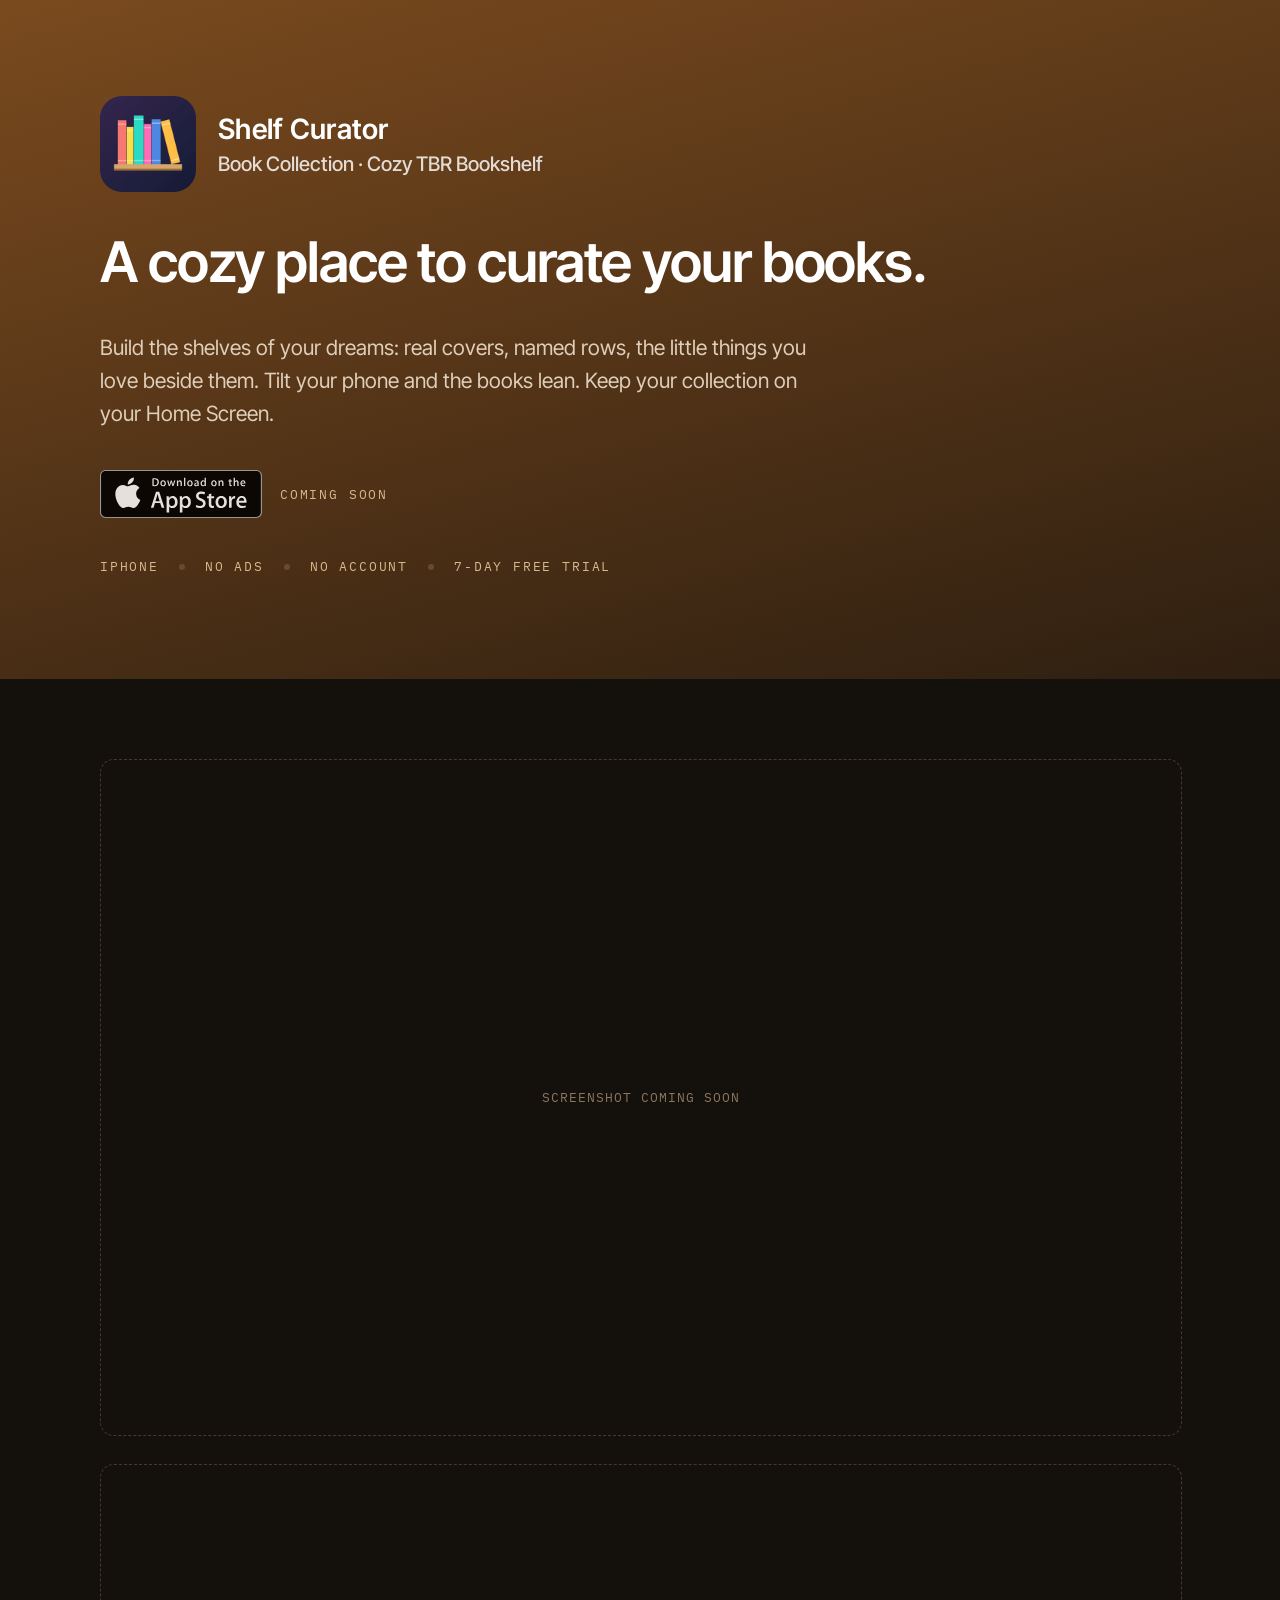
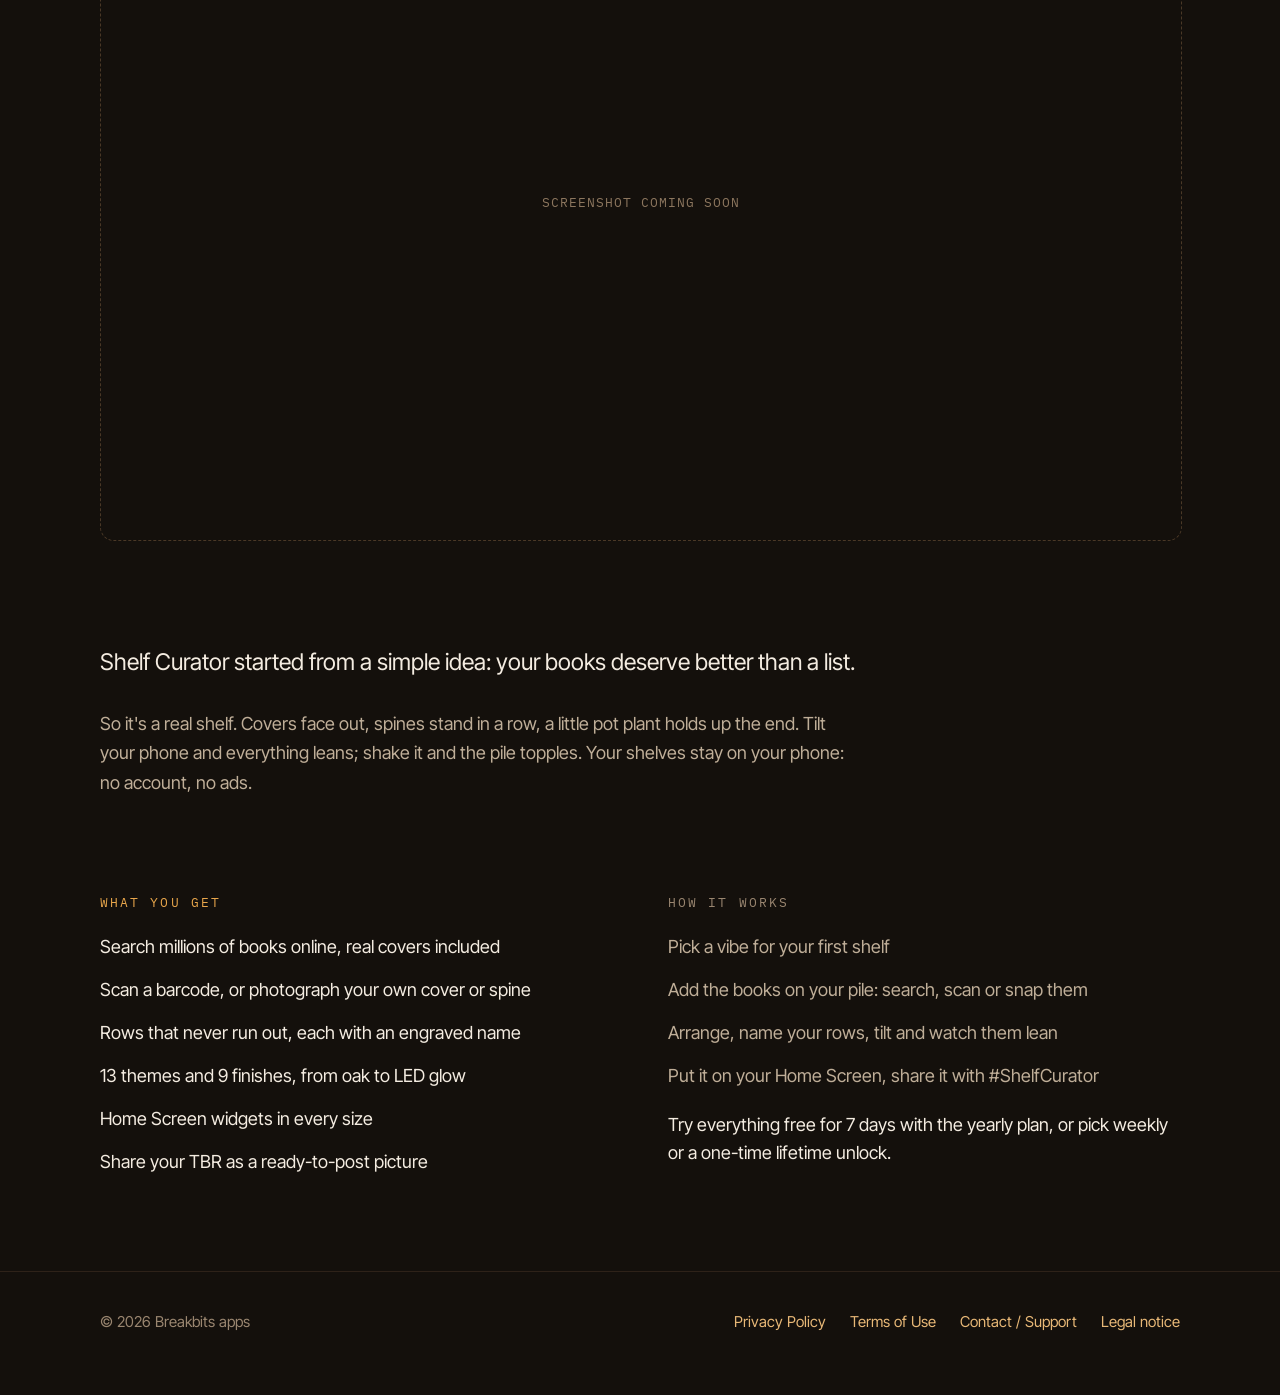
==== index.html @ 27af1997 "Shelf Curator site" ====
<!DOCTYPE html>
<html lang="en">
<head>
<meta charset="utf-8">
<meta name="viewport" content="width=device-width, initial-scale=1">
<title>Shelf Curator: Book Collection — a cozy TBR bookshelf you curate</title>
<meta name="description" content="Shelf Curator: a cozy bookshelf to curate your book collection and TBR. Real covers, named rows, books that lean, slide and tumble when you tilt your phone. Add any book by search, barcode or photo, name your rows, put your shelf on your Home Screen.">
<link rel="icon" href="assets/icon.png">
<link rel="apple-touch-icon" href="assets/icon.png">
<link rel="preconnect" href="https://fonts.googleapis.com">
<link rel="preconnect" href="https://fonts.gstatic.com" crossorigin>
<link href="https://fonts.googleapis.com/css2?family=Inter+Tight:wght@400;500;600;700&family=IBM+Plex+Mono:wght@500&display=swap" rel="stylesheet">
<style>
html { scroll-behavior: smooth; }
body { margin: 0; background: #14100C; }
a { color: #E8B877; text-decoration: none; }
a:hover { color: #FFFFFF; }
.cta:hover { background: #FFCC70 !important; }
img { max-width: 100%; }
[hidden] { display: none !important; }
@media (max-width: 640px) {
  header { padding: 64px 20px 72px !important; }
  section { padding-left: 20px !important; padding-right: 20px !important; }
  h1.hero { font-size: 38px !important; }
}
</style>
</head>
<body>
<div style="font-family:'Inter Tight', Helvetica, Arial, sans-serif; color:#F4ECE1; background:#14100C; -webkit-font-smoothing:antialiased">

<!-- ===================== HOME / MARKETING PAGE ===================== -->
<div id="page-home">

  <header style="background:linear-gradient(165deg, #7A4A1E 0%, #14100C 135%); padding:96px 32px 104px">
    <div style="max-width:1080px; margin:0 auto; display:flex; flex-direction:column; gap:40px">
      <div style="display:flex; align-items:center; gap:22px">
        <img src="assets/icon.png" alt="Shelf Curator app icon" style="width:96px; height:96px; display:block; border-radius:22px">
        <div style="display:flex; flex-direction:column; gap:6px">
          <div style="font-size:28px; font-weight:600; letter-spacing:0.01em; color:#FFFFFF">Shelf Curator</div>
          <div style="font-size:20px; font-weight:500; color:#FFFFFF; opacity:0.82">Book Collection · Cozy TBR Bookshelf</div>
        </div>
      </div>
      <h1 class="hero" style="margin:0; max-width:900px; font-size:56px; line-height:1.08; font-weight:600; letter-spacing:-0.02em; color:#FFFFFF; text-wrap:pretty">A cozy place to curate your books.</h1>
      <p style="margin:0; max-width:720px; font-size:21px; line-height:1.55; color:#EADBC8; opacity:0.92">Build the shelves of your dreams: real covers, named rows, the little things you love beside them. Tilt your phone and the books lean. Keep your collection on your Home Screen.</p>
      <div style="display:flex; flex-wrap:wrap; align-items:center; gap:18px">
        <!-- Replace with the App Store link once the app is live. -->
        <div aria-disabled="true" style="display:inline-flex; align-items:center; justify-content:center; cursor:not-allowed; opacity:0.85">
          <img src="assets/app-store-badge.svg" alt="Download on the App Store" style="height:48px; width:auto; display:block">
        </div>
        <div style="font-family:'IBM Plex Mono', ui-monospace, monospace; font-size:13px; letter-spacing:0.14em; color:#D9B88C">COMING SOON</div>
      </div>
      <div style="display:flex; flex-wrap:wrap; align-items:center; gap:20px; font-family:'IBM Plex Mono', ui-monospace, monospace; font-size:13px; letter-spacing:0.14em; color:#D9B88C">
        <div>IPHONE</div>
        <div style="width:6px; height:6px; border-radius:50%; background:#6B4A2C"></div>
        <div>NO ADS</div>
        <div style="width:6px; height:6px; border-radius:50%; background:#6B4A2C"></div>
        <div>NO ACCOUNT</div>
        <div style="width:6px; height:6px; border-radius:50%; background:#6B4A2C"></div>
        <div>7-DAY FREE TRIAL</div>
      </div>
    </div>
  </header>

  <section style="padding:80px 32px; background:#14100C">
    <div style="max-width:1080px; margin:0 auto; display:flex; flex-direction:column; gap:28px">
      <div style="width:100%; aspect-ratio:16/10; border-radius:14px; border:1px dashed #4A3826; display:flex; align-items:center; justify-content:center; color:#8C765E; font-family:'IBM Plex Mono', ui-monospace, monospace; font-size:13px; letter-spacing:0.08em">SCREENSHOT COMING SOON</div>
      <div style="width:100%; aspect-ratio:16/10; border-radius:14px; border:1px dashed #4A3826; display:flex; align-items:center; justify-content:center; color:#8C765E; font-family:'IBM Plex Mono', ui-monospace, monospace; font-size:13px; letter-spacing:0.08em">SCREENSHOT COMING SOON</div>
    </div>
  </section>

  <section style="padding:24px 32px 96px; background:#14100C">
    <div style="max-width:1080px; margin:0 auto; display:flex; flex-direction:column; gap:28px">
      <p style="margin:0; max-width:760px; font-size:23px; line-height:1.55; color:#F4ECE1">Shelf Curator started from a simple idea: your books deserve better than a list.</p>
      <p style="margin:0; max-width:760px; font-size:18px; line-height:1.65; color:#BFAE98">So it's a real shelf. Covers face out, spines stand in a row, a little pot plant holds up the end. Tilt your phone and everything leans; shake it and the pile topples. Your shelves stay on your phone: no account, no ads.</p>
    </div>
  </section>

  <section style="padding:0 32px 96px; background:#14100C">
    <div style="max-width:1080px; margin:0 auto; display:grid; grid-template-columns:repeat(auto-fit, minmax(300px, 1fr)); gap:56px">
      <div style="display:flex; flex-direction:column; gap:22px">
        <div style="font-family:'IBM Plex Mono', ui-monospace, monospace; font-size:13px; letter-spacing:0.16em; color:#E8A64B">WHAT YOU GET</div>
        <ul style="margin:0; padding:0; list-style:none; display:flex; flex-direction:column; gap:16px; font-size:18px; line-height:1.5; color:#F4ECE1">
          <li>Search millions of books online, real covers included</li>
          <li>Scan a barcode, or photograph your own cover or spine</li>
          <li>Rows that never run out, each with an engraved name</li>
          <li>13 themes and 9 finishes, from oak to LED glow</li>
          <li>Home Screen widgets in every size</li>
          <li>Share your TBR as a ready-to-post picture</li>
        </ul>
      </div>
      <div style="display:flex; flex-direction:column; gap:22px">
        <div style="font-family:'IBM Plex Mono', ui-monospace, monospace; font-size:13px; letter-spacing:0.16em; color:#9A8670">HOW IT WORKS</div>
        <ul style="margin:0; padding:0; list-style:none; display:flex; flex-direction:column; gap:16px; font-size:18px; line-height:1.5; color:#BFAE98">
          <li>Pick a vibe for your first shelf</li>
          <li>Add the books on your pile: search, scan or snap them</li>
          <li>Arrange, name your rows, tilt and watch them lean</li>
          <li>Put it on your Home Screen, share it with #ShelfCurator</li>
        </ul>
        <p style="margin:0; font-size:18px; line-height:1.55; color:#F4ECE1">Try everything free for 7 days with the yearly plan, or pick weekly or a one-time lifetime unlock.</p>
      </div>
    </div>
  </section>

  <footer style="padding:40px 32px 64px; background:#14100C; border-top:1px solid #2E2219">
    <div style="max-width:1080px; margin:0 auto; display:flex; flex-wrap:wrap; gap:28px; align-items:center; justify-content:space-between; font-size:15px; color:#9A8670">
      <div>© 2026 Breakbits apps</div>
      <div style="display:flex; gap:24px; flex-wrap:wrap">
        <a href="#privacy">Privacy Policy</a>
        <a href="#terms">Terms of Use</a>
        <a href="#support">Contact / Support</a>
        <a href="#legal">Legal notice</a>
      </div>
    </div>
  </footer>

</div>

<!-- ===================== LEGAL PAGES (JS-toggled) ===================== -->

<div id="page-privacy" class="legal-page" hidden>
  <div style="max-width:760px; margin:0 auto; padding:64px 32px 96px; display:flex; flex-direction:column; gap:24px">
    <a href="#home" style="align-self:flex-start; font-family:'IBM Plex Mono', ui-monospace, monospace; font-size:13px; letter-spacing:0.08em; color:#D9B88C">← BACK TO HOME</a>
    <h1 style="margin:0; font-size:34px; font-weight:600; letter-spacing:-0.02em; color:#FFFFFF">Privacy Policy</h1>
    <p style="margin:0; font-family:'IBM Plex Mono', ui-monospace, monospace; font-size:13px; letter-spacing:0.1em; color:#9A8670">LAST UPDATED: OCTOBER 28, 2026</p>

    <p style="margin:0; font-size:17px; line-height:1.65; color:#D6C8B6">Short version: Shelf Curator has no accounts, no ads, no analytics and no tracking. Your shelves stay on your iPhone. The only things that leave it are the book searches you make (sent to public book databases) and your purchases (handled by Apple).</p>

    <h2 style="margin:24px 0 0; font-size:20px; font-weight:600; color:#FFFFFF">Data stored on your device</h2>
    <p style="margin:0; font-size:17px; line-height:1.65; color:#D6C8B6">Shelf Curator works without an account or sign-up. Your shelves, books, row names, decorations, the photos you add (cover, spine and frame photos), the optional first name you enter during the intro, and your settings are stored only on your iPhone, inside the app and its Home Screen widget. The publisher has no access to them. Deleting the app, or using <em>Settings › Delete all my data</em> in the app, removes them.</p>

    <h2 style="margin:24px 0 0; font-size:20px; font-weight:600; color:#FFFFFF">Camera and photos</h2>
    <p style="margin:0; font-size:17px; line-height:1.65; color:#D6C8B6">The camera is used only when you choose to photograph a book or scan a barcode. Images are processed on your device (Apple's Vision and VisionKit frameworks) to find edges, text and barcodes, and are never uploaded by the app. Photos from your library are read only through Apple's photo picker, one at a time, when you pick them.</p>

    <h2 style="margin:24px 0 0; font-size:20px; font-weight:600; color:#FFFFFF">Book search and covers</h2>
    <p style="margin:0; font-size:17px; line-height:1.65; color:#D6C8B6">To find titles, authors and covers, the app sends what you search for (an ISBN, a title or an author, or text read from a spine) over an encrypted connection to <a href="https://openlibrary.org">Open Library</a> (Internet Archive) and <a href="https://books.google.com">Google Books</a>, and downloads covers from Open Library. Like any website, these services receive your request and your IP address; their own privacy policies apply. The publisher does not receive or store these requests.</p>

    <h2 style="margin:24px 0 0; font-size:20px; font-weight:600; color:#FFFFFF">Subscriptions and purchases</h2>
    <p style="margin:0; font-size:17px; line-height:1.65; color:#D6C8B6">Subscriptions, the free trial and the lifetime purchase are processed entirely by Apple through your Apple Account. The publisher never receives your name, email or payment details. The app asks Apple, on your device, whether you have an active subscription or purchase. Apple's <a href="https://www.apple.com/legal/privacy/">privacy policy</a> applies to payments.</p>

    <h2 style="margin:24px 0 0; font-size:20px; font-weight:600; color:#FFFFFF">Notifications</h2>
    <p style="margin:0; font-size:17px; line-height:1.65; color:#D6C8B6">If you start a free trial and allow notifications, the app schedules one local reminder on your device two days before the trial ends. It is created on your iPhone; nothing is sent to us.</p>

    <h2 style="margin:24px 0 0; font-size:20px; font-weight:600; color:#FFFFFF">Sharing your shelf</h2>
    <p style="margin:0; font-size:17px; line-height:1.65; color:#D6C8B6">The share picture is drawn on your device. It only goes where you send it, through the iOS share sheet; the publisher doesn't receive it.</p>

    <h2 style="margin:24px 0 0; font-size:20px; font-weight:600; color:#FFFFFF">No ads, no analytics, no tracking</h2>
    <p style="margin:0; font-size:17px; line-height:1.65; color:#D6C8B6">The app contains no advertising, no third-party analytics and no tracking code. It does not use the advertising identifier and does not track you across other companies' apps or websites. No personal data is sold, rented or shared.</p>

    <h2 style="margin:24px 0 0; font-size:20px; font-weight:600; color:#FFFFFF">Children</h2>
    <p style="margin:0; font-size:17px; line-height:1.65; color:#D6C8B6">The app does not knowingly collect personal information from anyone, including children.</p>

    <h2 style="margin:24px 0 0; font-size:20px; font-weight:600; color:#FFFFFF">Your rights</h2>
    <p style="margin:0; font-size:17px; line-height:1.65; color:#D6C8B6">Under the General Data Protection Regulation (GDPR) and similar laws, you have the right to access, correct, delete and object to the processing of your personal data. Because the publisher doesn't collect or store personal data, everything is already under your control on your device. For any question or request, write to <a href="mailto:breakbits.apps@gmail.com">breakbits.apps@gmail.com</a>. You may also lodge a complaint with your data protection authority (in France, the <a href="https://www.cnil.fr">CNIL</a>).</p>

    <h2 style="margin:24px 0 0; font-size:20px; font-weight:600; color:#FFFFFF">Data controller</h2>
    <p style="margin:0; font-size:17px; line-height:1.65; color:#D6C8B6">Aurelien Lemesre (Breakbits apps), 362 ter rue de Vaugirard, 75015 Paris, France — <a href="mailto:breakbits.apps@gmail.com">breakbits.apps@gmail.com</a></p>

    <h2 style="margin:24px 0 0; font-size:20px; font-weight:600; color:#FFFFFF">Changes</h2>
    <p style="margin:0; font-size:17px; line-height:1.65; color:#D6C8B6">This policy may be updated. The date of the last update is shown at the top of this page.</p>
  </div>
</div>

<div id="page-terms" class="legal-page" hidden>
  <div style="max-width:760px; margin:0 auto; padding:64px 32px 96px; display:flex; flex-direction:column; gap:24px">
    <a href="#home" style="align-self:flex-start; font-family:'IBM Plex Mono', ui-monospace, monospace; font-size:13px; letter-spacing:0.08em; color:#D9B88C">← BACK TO HOME</a>
    <h1 style="margin:0; font-size:34px; font-weight:600; letter-spacing:-0.02em; color:#FFFFFF">Terms of Use</h1>
    <p style="margin:0; font-family:'IBM Plex Mono', ui-monospace, monospace; font-size:13px; letter-spacing:0.1em; color:#9A8670">LAST UPDATED: OCTOBER 28, 2026</p>

    <h2 style="margin:24px 0 0; font-size:20px; font-weight:600; color:#FFFFFF">License agreement</h2>
    <p style="margin:0; font-size:17px; line-height:1.65; color:#D6C8B6">Shelf Curator is licensed to you under Apple's <a href="https://www.apple.com/legal/internet-services/itunes/dev/stdeula/">Standard Licensed Application End User License Agreement (EULA)</a>. The terms below add details specific to this app; if they conflict with the EULA, the EULA prevails.</p>

    <h2 style="margin:24px 0 0; font-size:20px; font-weight:600; color:#FFFFFF">Subscriptions and free trial</h2>
    <p style="margin:0; font-size:17px; line-height:1.65; color:#D6C8B6">Using the app requires an active subscription (yearly or weekly) or the one-time lifetime purchase. Prices are shown in the app before you buy, in your local currency.</p>
    <ul style="margin:0; padding-left:22px; font-size:17px; line-height:1.65; color:#D6C8B6">
      <li>The yearly plan may include a 7-day free trial for new subscribers. When the trial ends, the yearly price is charged unless you cancel at least 24 hours before the end of the trial.</li>
      <li>Payment is charged to your Apple Account at confirmation of purchase (or at the end of the free trial).</li>
      <li>Subscriptions renew automatically at the same price and for the same period unless cancelled at least 24 hours before the end of the current period. Your account is charged for renewal within 24 hours before the end of the period.</li>
      <li>You can manage or cancel a subscription in iPhone Settings › your name › Subscriptions, or from the app's Settings › Manage subscription. Cancelling stops the next renewal; access continues until the end of the period already paid.</li>
      <li>The lifetime purchase is a one-time payment and never renews.</li>
      <li>Refunds are handled by Apple under its terms: <a href="https://reportaproblem.apple.com">reportaproblem.apple.com</a>.</li>
    </ul>

    <h2 style="margin:24px 0 0; font-size:20px; font-weight:600; color:#FFFFFF">Book information and covers</h2>
    <p style="margin:0; font-size:17px; line-height:1.65; color:#D6C8B6">Book titles, authors and covers come from Open Library and Google Books and belong to their respective publishers and authors. They are shown only to help you recognise your books. The publisher of Shelf Curator is not affiliated with these services, publishers or authors.</p>

    <h2 style="margin:24px 0 0; font-size:20px; font-weight:600; color:#FFFFFF">Acceptable use</h2>
    <p style="margin:0; font-size:17px; line-height:1.65; color:#D6C8B6">The app is for personal, non-commercial use. Only add photos you have the right to use.</p>

    <h2 style="margin:24px 0 0; font-size:20px; font-weight:600; color:#FFFFFF">Intellectual property</h2>
    <p style="margin:0; font-size:17px; line-height:1.65; color:#D6C8B6">The app's interface, artwork, themes and code are protected by intellectual property law and remain the property of the publisher, unless stated otherwise.</p>

    <h2 style="margin:24px 0 0; font-size:20px; font-weight:600; color:#FFFFFF">Limitation of liability</h2>
    <p style="margin:0; font-size:17px; line-height:1.65; color:#D6C8B6">Your shelves are stored only on your device; the publisher cannot recover them if the app is deleted or the device is lost. Book information from third-party databases may be incomplete or inaccurate.</p>

    <h2 style="margin:24px 0 0; font-size:20px; font-weight:600; color:#FFFFFF">Governing law</h2>
    <p style="margin:0; font-size:17px; line-height:1.65; color:#D6C8B6">These terms are governed by French law. If you are a consumer, you also keep the protection of the mandatory laws of your country of residence.</p>
  </div>
</div>

<div id="page-support" class="legal-page" hidden>
  <div style="max-width:760px; margin:0 auto; padding:64px 32px 96px; display:flex; flex-direction:column; gap:24px">
    <a href="#home" style="align-self:flex-start; font-family:'IBM Plex Mono', ui-monospace, monospace; font-size:13px; letter-spacing:0.08em; color:#D9B88C">← BACK TO HOME</a>
    <h1 style="margin:0; font-size:34px; font-weight:600; letter-spacing:-0.02em; color:#FFFFFF">Contact / Support</h1>
    <p style="margin:0; font-size:17px; line-height:1.65; color:#D6C8B6">A question, a bug or an idea about Shelf Curator? Write to me, I answer personally.</p>
    <a href="mailto:breakbits.apps@gmail.com?subject=Shelf%20Curator%20%E2%80%94%20Support" class="cta" style="align-self:flex-start; padding:16px 26px; border-radius:10px; background:#FFBA4D; color:#1B1206; font-size:17px; font-weight:600">Send an email</a>
    <p style="margin:0; font-size:15px; line-height:1.6; color:#9A8670">I usually reply within 5 days.</p>

    <h2 style="margin:24px 0 0; font-size:20px; font-weight:600; color:#FFFFFF">Common questions</h2>
    <p style="margin:0; font-size:17px; line-height:1.65; color:#D6C8B6"><strong style="color:#F4ECE1">How do I add books?</strong> Open a shelf, tap +, then search by title or author, scan the barcode on the back, or photograph the cover or spine.</p>
    <p style="margin:0; font-size:17px; line-height:1.65; color:#D6C8B6"><strong style="color:#F4ECE1">How do I move, resize or delete something?</strong> Drag it to move it. Hold it without moving for options: flip a book between spine and cover, make it bigger or smaller, delete it. Double-tap also deletes. Hold a row's name to resize or rename it.</p>
    <p style="margin:0; font-size:17px; line-height:1.65; color:#D6C8B6"><strong style="color:#F4ECE1">How do I add the widget?</strong> Design one in the app's Widgets tab, then touch and hold your Home Screen › Edit › Add Widget › Shelf Curator, and pick the size you designed. Touch and hold the widget › Edit Widget to choose a design.</p>
    <p style="margin:0; font-size:17px; line-height:1.65; color:#D6C8B6"><strong style="color:#F4ECE1">How do I restore my purchase?</strong> In the app, Settings (gear icon on the Shelves tab) › Restore Purchases.</p>
    <p style="margin:0; font-size:17px; line-height:1.65; color:#D6C8B6"><strong style="color:#F4ECE1">How do I cancel my subscription?</strong> iPhone Settings › your name › Subscriptions › Shelf Curator, or Settings › Manage subscription in the app.</p>
    <p style="margin:0; font-size:17px; line-height:1.65; color:#D6C8B6"><strong style="color:#F4ECE1">Where is my data?</strong> Only on your iPhone. See the <a href="#privacy">Privacy Policy</a>.</p>
  </div>
</div>

<div id="page-legal" class="legal-page" hidden>
  <div style="max-width:760px; margin:0 auto; padding:64px 32px 96px; display:flex; flex-direction:column; gap:24px">
    <a href="#home" style="align-self:flex-start; font-family:'IBM Plex Mono', ui-monospace, monospace; font-size:13px; letter-spacing:0.08em; color:#D9B88C">← BACK TO HOME</a>
    <h1 style="margin:0; font-size:34px; font-weight:600; letter-spacing:-0.02em; color:#FFFFFF">Legal notice</h1>

    <h2 style="margin:24px 0 0; font-size:20px; font-weight:600; color:#FFFFFF">Publisher</h2>
    <p style="margin:0; font-size:17px; line-height:1.75; color:#D6C8B6">
      Aurelien Lemesre<br>
      Status: sole proprietor (micro-entrepreneur)<br>
      Address: 362 ter rue de Vaugirard, 75015 Paris, France<br>
      Phone: +33 7 75 25 64 28<br>
      SIRET: 75142939000014<br>
      VAT not applicable, art. 293 B of the French General Tax Code<br>
      Email: <a href="mailto:breakbits.apps@gmail.com">breakbits.apps@gmail.com</a>
    </p>

    <h2 style="margin:24px 0 0; font-size:20px; font-weight:600; color:#FFFFFF">Publication director</h2>
    <p style="margin:0; font-size:17px; line-height:1.65; color:#D6C8B6">Aurelien Lemesre</p>

    <h2 style="margin:24px 0 0; font-size:20px; font-weight:600; color:#FFFFFF">Website hosting</h2>
    <p style="margin:0; font-size:17px; line-height:1.75; color:#D6C8B6">
      GitHub, Inc.<br>
      88 Colin P Kelly Jr Street<br>
      San Francisco, CA 94107, United States<br>
      <a href="https://github.com">https://github.com</a>
    </p>

    <h2 style="margin:24px 0 0; font-size:20px; font-weight:600; color:#FFFFFF">App distribution</h2>
    <p style="margin:0; font-size:17px; line-height:1.65; color:#D6C8B6">Shelf Curator is distributed through the App Store, operated by Apple Inc., One Apple Park Way, Cupertino, CA 95014, United States. In the European Union the App Store is operated by Apple Distribution International Ltd., Hollyhill Industrial Estate, Hollyhill, Cork, Republic of Ireland.</p>
  </div>
</div>

</div>

<script>
(function() {
  var ids = ['home', 'privacy', 'terms', 'support', 'legal'];
  function showPageFromHash() {
    var hash = location.hash.replace('#', '') || 'home';
    if (ids.indexOf(hash) === -1) hash = 'home';
    ids.forEach(function(id) {
      var el = document.getElementById('page-' + id);
      if (el) el.hidden = (id !== hash);
    });
    window.scrollTo(0, 0);
  }
  window.addEventListener('hashchange', showPageFromHash);
  showPageFromHash();
})();
</script>

</body>
</html>
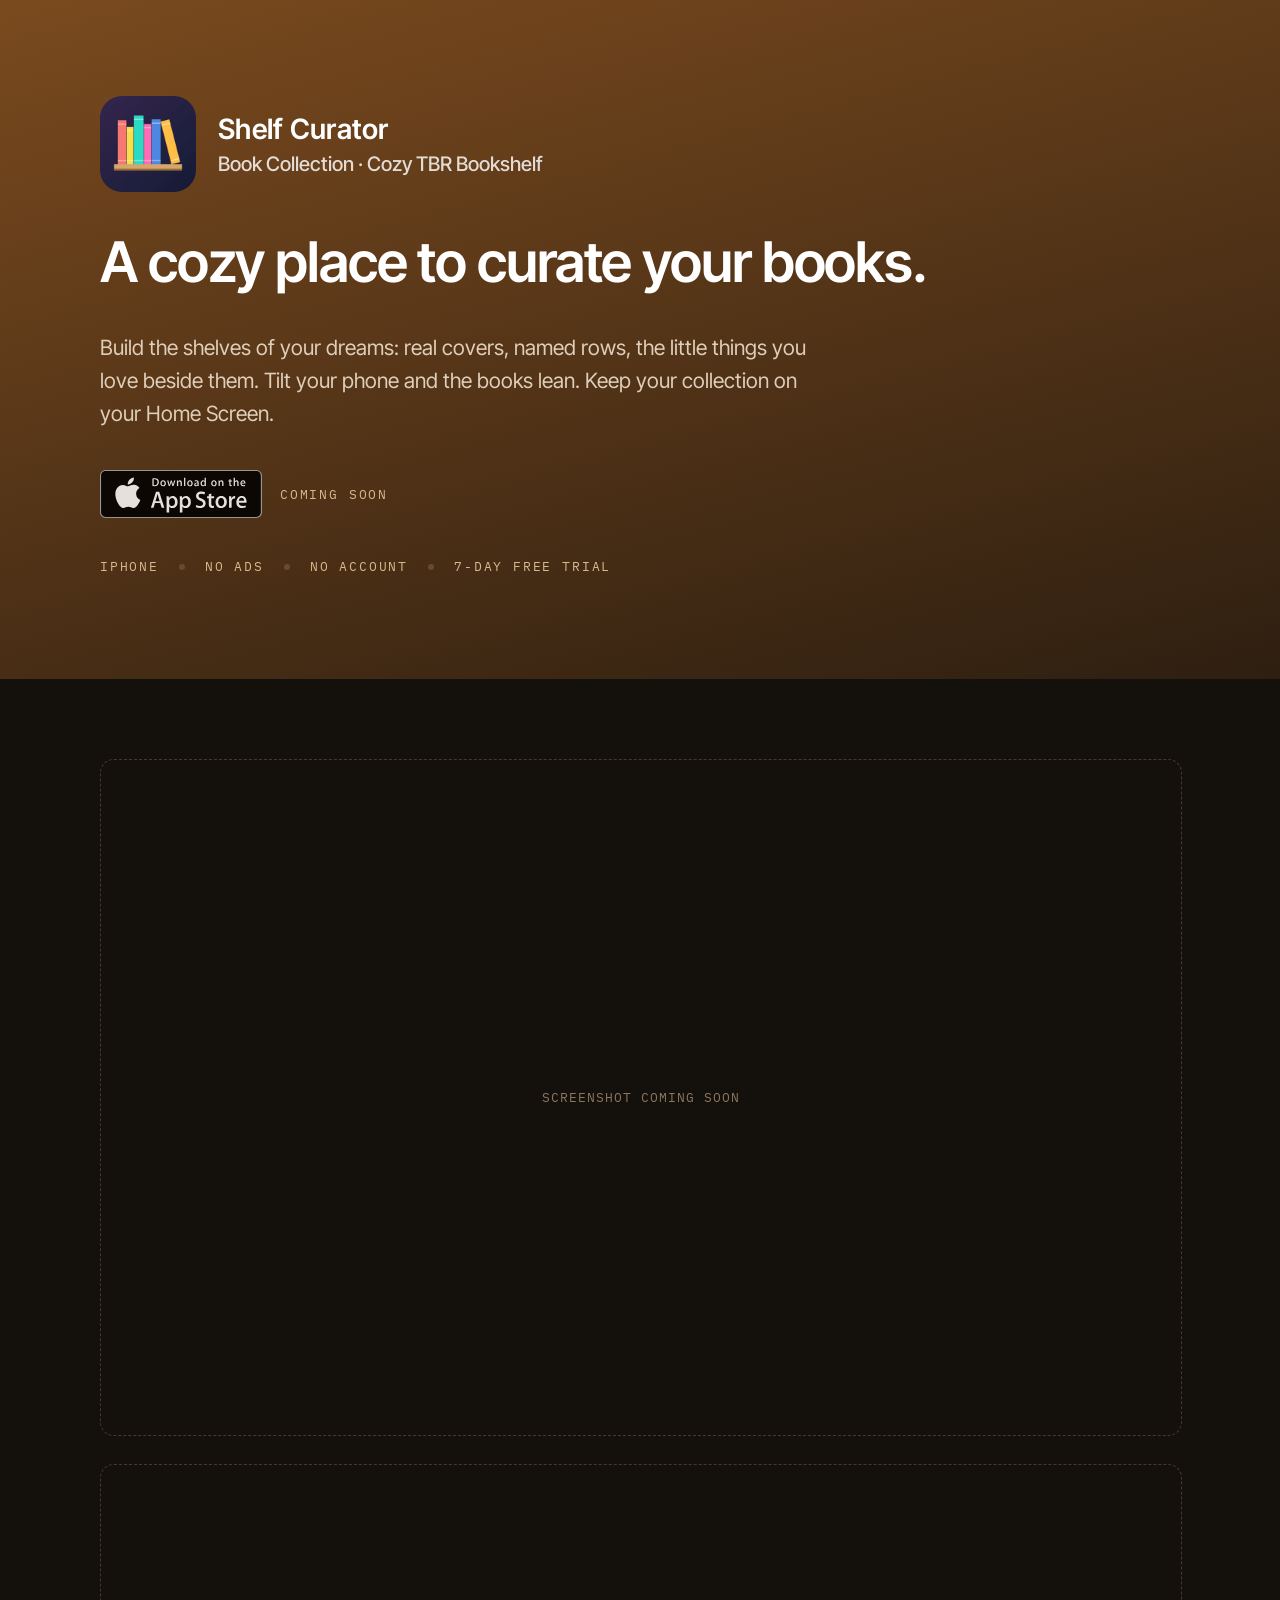
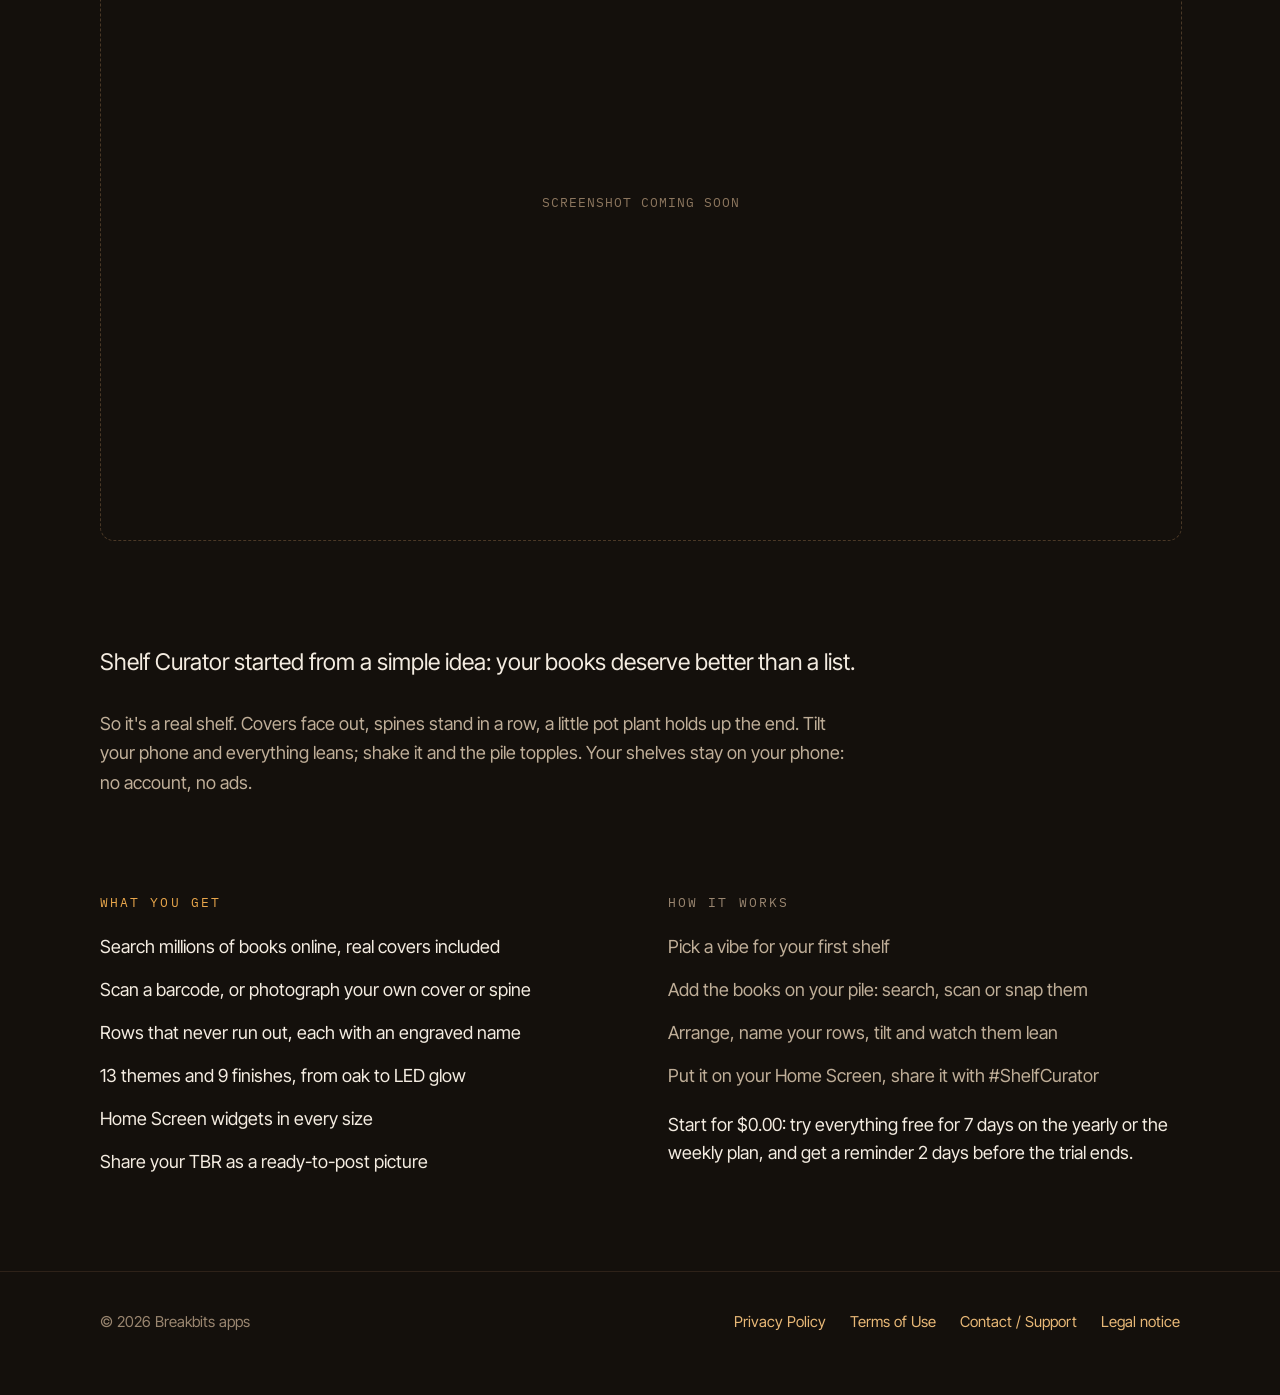
==== commit 73880a3c: "No lifetime purchase; free trial on both plans" ====
--- a/index.html
+++ b/index.html
@@ -96,7 +96,7 @@
           <li>Arrange, name your rows, tilt and watch them lean</li>
           <li>Put it on your Home Screen, share it with #ShelfCurator</li>
         </ul>
-        <p style="margin:0; font-size:18px; line-height:1.55; color:#F4ECE1">Try everything free for 7 days with the yearly plan, or pick weekly or a one-time lifetime unlock.</p>
+        <p style="margin:0; font-size:18px; line-height:1.55; color:#F4ECE1">Start for $0.00: try everything free for 7 days on the yearly or the weekly plan, and get a reminder 2 days before the trial ends.</p>
       </div>
     </div>
   </section>
@@ -135,7 +135,7 @@
     <p style="margin:0; font-size:17px; line-height:1.65; color:#D6C8B6">To find titles, authors and covers, the app sends what you search for (an ISBN, a title or an author, or text read from a spine) over an encrypted connection to <a href="https://openlibrary.org">Open Library</a> (Internet Archive) and <a href="https://books.google.com">Google Books</a>, and downloads covers from Open Library. Like any website, these services receive your request and your IP address; their own privacy policies apply. The publisher does not receive or store these requests.</p>
 
     <h2 style="margin:24px 0 0; font-size:20px; font-weight:600; color:#FFFFFF">Subscriptions and purchases</h2>
-    <p style="margin:0; font-size:17px; line-height:1.65; color:#D6C8B6">Subscriptions, the free trial and the lifetime purchase are processed entirely by Apple through your Apple Account. The publisher never receives your name, email or payment details. The app asks Apple, on your device, whether you have an active subscription or purchase. Apple's <a href="https://www.apple.com/legal/privacy/">privacy policy</a> applies to payments.</p>
+    <p style="margin:0; font-size:17px; line-height:1.65; color:#D6C8B6">Subscriptions and free trials are processed entirely by Apple through your Apple Account. The publisher never receives your name, email or payment details. The app asks Apple, on your device, whether you have an active subscription or purchase. Apple's <a href="https://www.apple.com/legal/privacy/">privacy policy</a> applies to payments.</p>
 
     <h2 style="margin:24px 0 0; font-size:20px; font-weight:600; color:#FFFFFF">Notifications</h2>
     <p style="margin:0; font-size:17px; line-height:1.65; color:#D6C8B6">If you start a free trial and allow notifications, the app schedules one local reminder on your device two days before the trial ends. It is created on your iPhone; nothing is sent to us.</p>
@@ -170,13 +170,12 @@
     <p style="margin:0; font-size:17px; line-height:1.65; color:#D6C8B6">Shelf Curator is licensed to you under Apple's <a href="https://www.apple.com/legal/internet-services/itunes/dev/stdeula/">Standard Licensed Application End User License Agreement (EULA)</a>. The terms below add details specific to this app; if they conflict with the EULA, the EULA prevails.</p>
 
     <h2 style="margin:24px 0 0; font-size:20px; font-weight:600; color:#FFFFFF">Subscriptions and free trial</h2>
-    <p style="margin:0; font-size:17px; line-height:1.65; color:#D6C8B6">Using the app requires an active subscription (yearly or weekly) or the one-time lifetime purchase. Prices are shown in the app before you buy, in your local currency.</p>
+    <p style="margin:0; font-size:17px; line-height:1.65; color:#D6C8B6">Using the app requires an active subscription, yearly or weekly. There is no free version and no one-time purchase. Prices are shown in the app before you subscribe, in your local currency.</p>
     <ul style="margin:0; padding-left:22px; font-size:17px; line-height:1.65; color:#D6C8B6">
-      <li>The yearly plan may include a 7-day free trial for new subscribers. When the trial ends, the yearly price is charged unless you cancel at least 24 hours before the end of the trial.</li>
+      <li>Both plans may include a 7-day free trial for new subscribers (one free trial per Apple Account). When the trial ends, the plan's price is charged unless you cancel at least 24 hours before the end of the trial. If notifications are allowed, the app reminds you 2 days before the trial ends.</li>
       <li>Payment is charged to your Apple Account at confirmation of purchase (or at the end of the free trial).</li>
       <li>Subscriptions renew automatically at the same price and for the same period unless cancelled at least 24 hours before the end of the current period. Your account is charged for renewal within 24 hours before the end of the period.</li>
       <li>You can manage or cancel a subscription in iPhone Settings › your name › Subscriptions, or from the app's Settings › Manage subscription. Cancelling stops the next renewal; access continues until the end of the period already paid.</li>
-      <li>The lifetime purchase is a one-time payment and never renews.</li>
       <li>Refunds are handled by Apple under its terms: <a href="https://reportaproblem.apple.com">reportaproblem.apple.com</a>.</li>
     </ul>
 
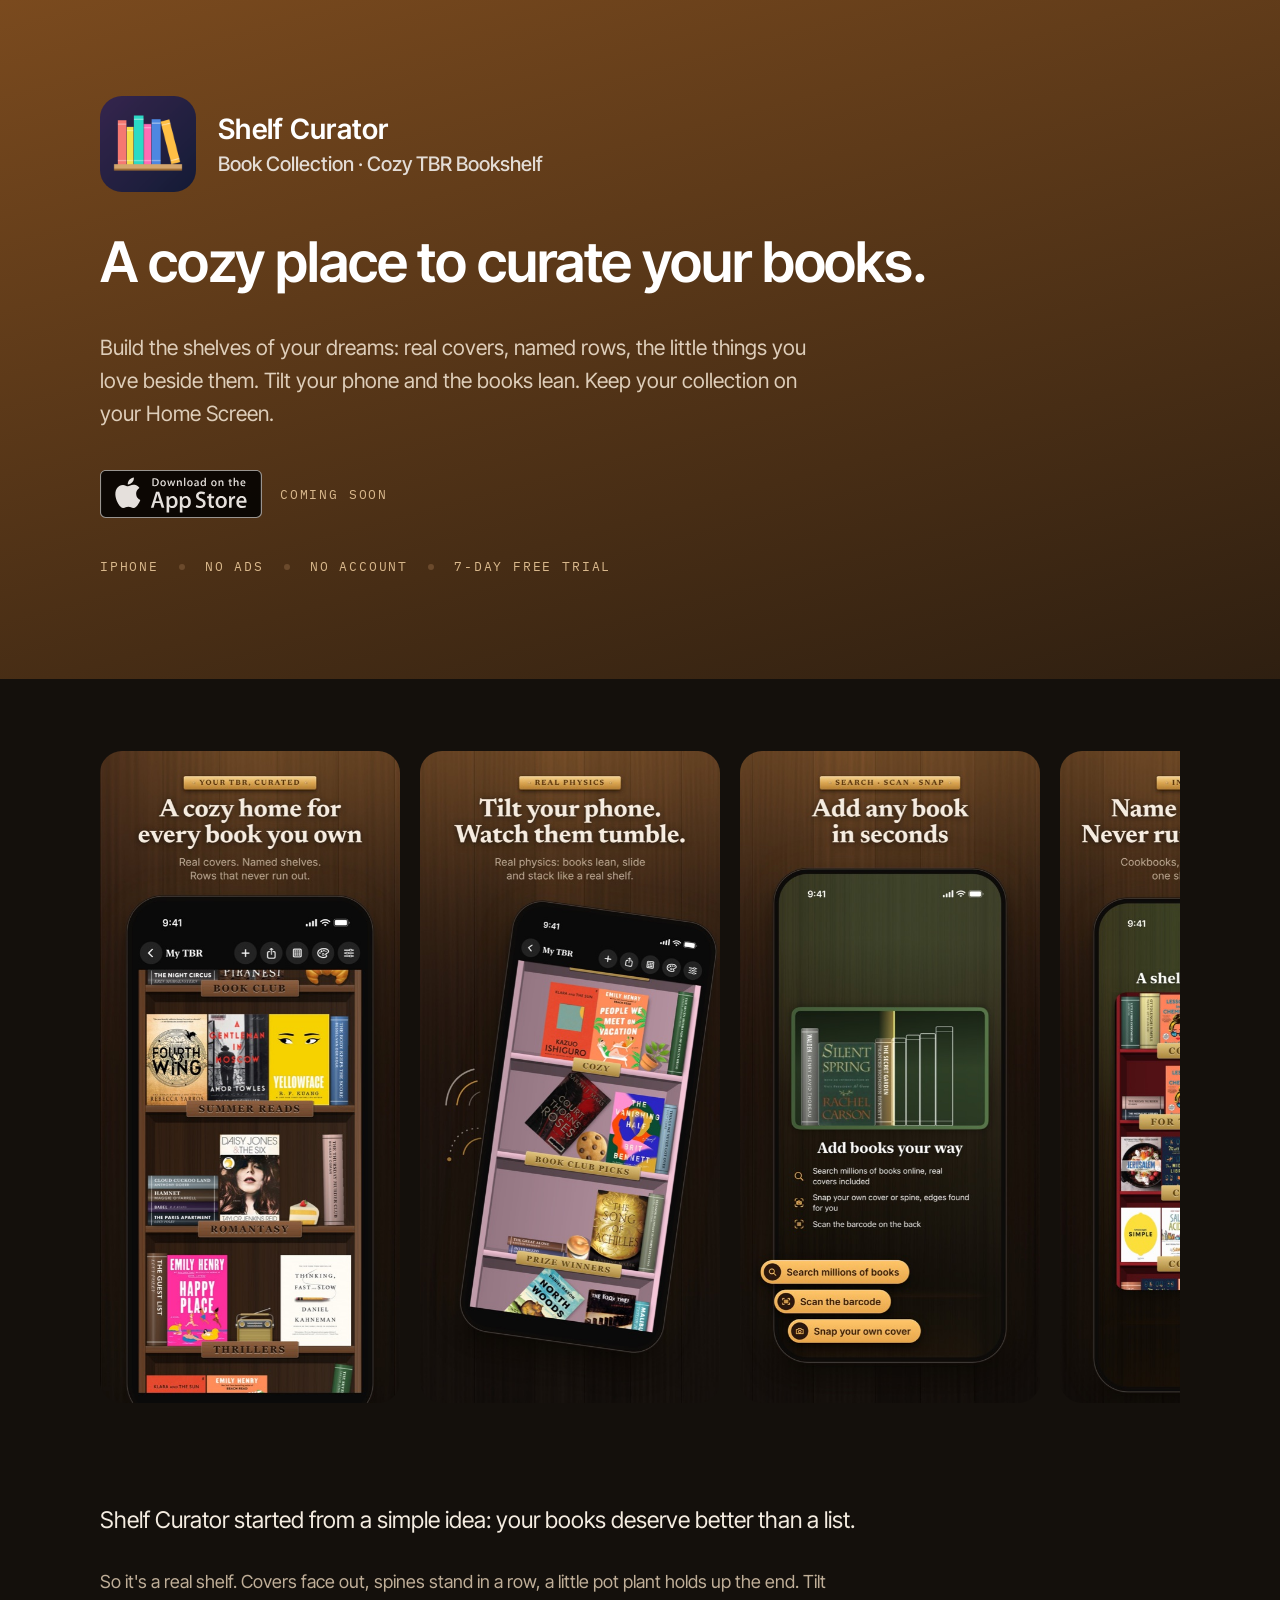
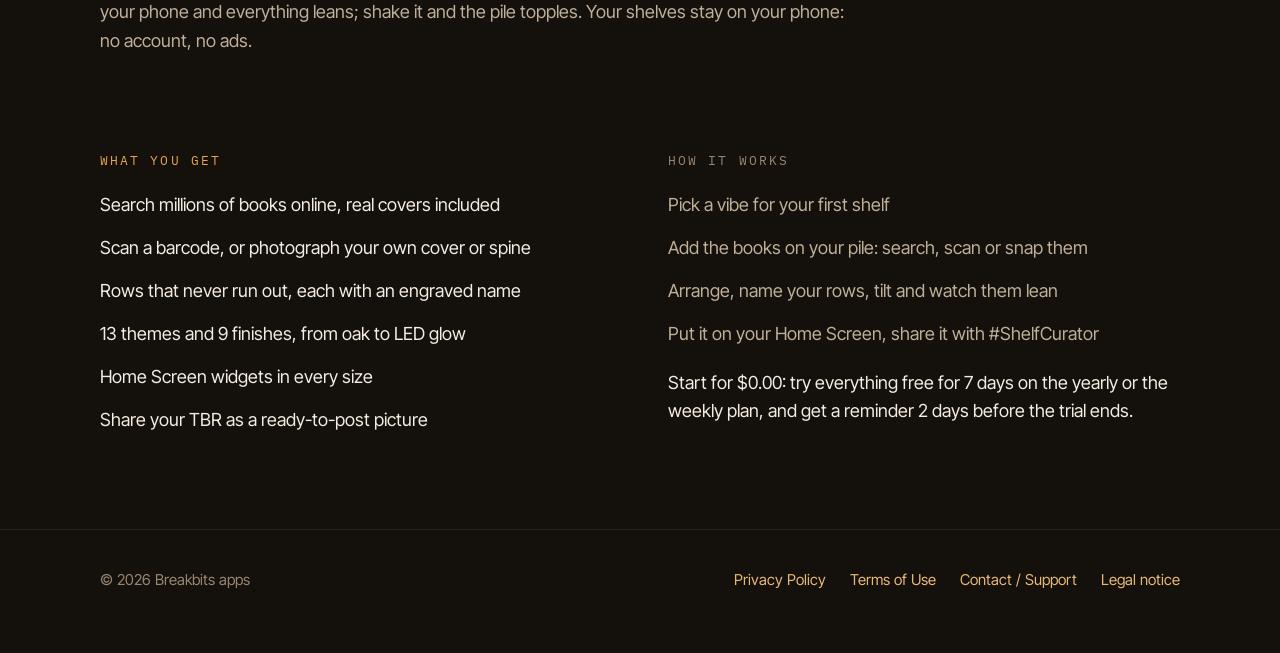
==== commit 6417469e: "Screenshots" ====
--- a/index.html
+++ b/index.html
@@ -61,10 +61,16 @@
     </div>
   </header>
 
-  <section style="padding:80px 32px; background:#14100C">
-    <div style="max-width:1080px; margin:0 auto; display:flex; flex-direction:column; gap:28px">
-      <div style="width:100%; aspect-ratio:16/10; border-radius:14px; border:1px dashed #4A3826; display:flex; align-items:center; justify-content:center; color:#8C765E; font-family:'IBM Plex Mono', ui-monospace, monospace; font-size:13px; letter-spacing:0.08em">SCREENSHOT COMING SOON</div>
-      <div style="width:100%; aspect-ratio:16/10; border-radius:14px; border:1px dashed #4A3826; display:flex; align-items:center; justify-content:center; color:#8C765E; font-family:'IBM Plex Mono', ui-monospace, monospace; font-size:13px; letter-spacing:0.08em">SCREENSHOT COMING SOON</div>
+  <section style="padding:72px 0 64px; background:#14100C">
+    <div style="max-width:1080px; margin:0 auto; padding:0 32px">
+      <div style="display:flex; gap:20px; overflow-x:auto; scroll-snap-type:x mandatory; padding-bottom:12px; -webkit-overflow-scrolling:touch">
+        <img src="assets/screenshots/01-hero.jpg" alt="A full walnut bookshelf of real book covers with named rows" loading="lazy" width="1100" height="2390" style="flex:0 0 auto; width:min(62vw, 300px); height:auto; border-radius:22px; scroll-snap-align:start">
+        <img src="assets/screenshots/02-physics.jpg" alt="The phone tilted, books leaning and tumbling on a pink shelf" loading="lazy" width="1100" height="2390" style="flex:0 0 auto; width:min(62vw, 300px); height:auto; border-radius:22px; scroll-snap-align:start">
+        <img src="assets/screenshots/03-add-books.jpg" alt="Adding books by search, barcode or cover photo" loading="lazy" width="1100" height="2390" style="flex:0 0 auto; width:min(62vw, 300px); height:auto; border-radius:22px; scroll-snap-align:start">
+        <img src="assets/screenshots/04-infinite-rows.jpg" alt="A long shelf with engraved row names like Cookbooks and For the holidays" loading="lazy" width="1100" height="2390" style="flex:0 0 auto; width:min(62vw, 300px); height:auto; border-radius:22px; scroll-snap-align:start">
+        <img src="assets/screenshots/05-widget.jpg" alt="A two-row shelf as a medium Home Screen widget" loading="lazy" width="1100" height="2390" style="flex:0 0 auto; width:min(62vw, 300px); height:auto; border-radius:22px; scroll-snap-align:start">
+        <img src="assets/screenshots/06-themes.jpg" alt="Choosing a shelf theme: Black Friday, New Year, Nature" loading="lazy" width="1100" height="2390" style="flex:0 0 auto; width:min(62vw, 300px); height:auto; border-radius:22px; scroll-snap-align:start">
+      </div>
     </div>
   </section>
 
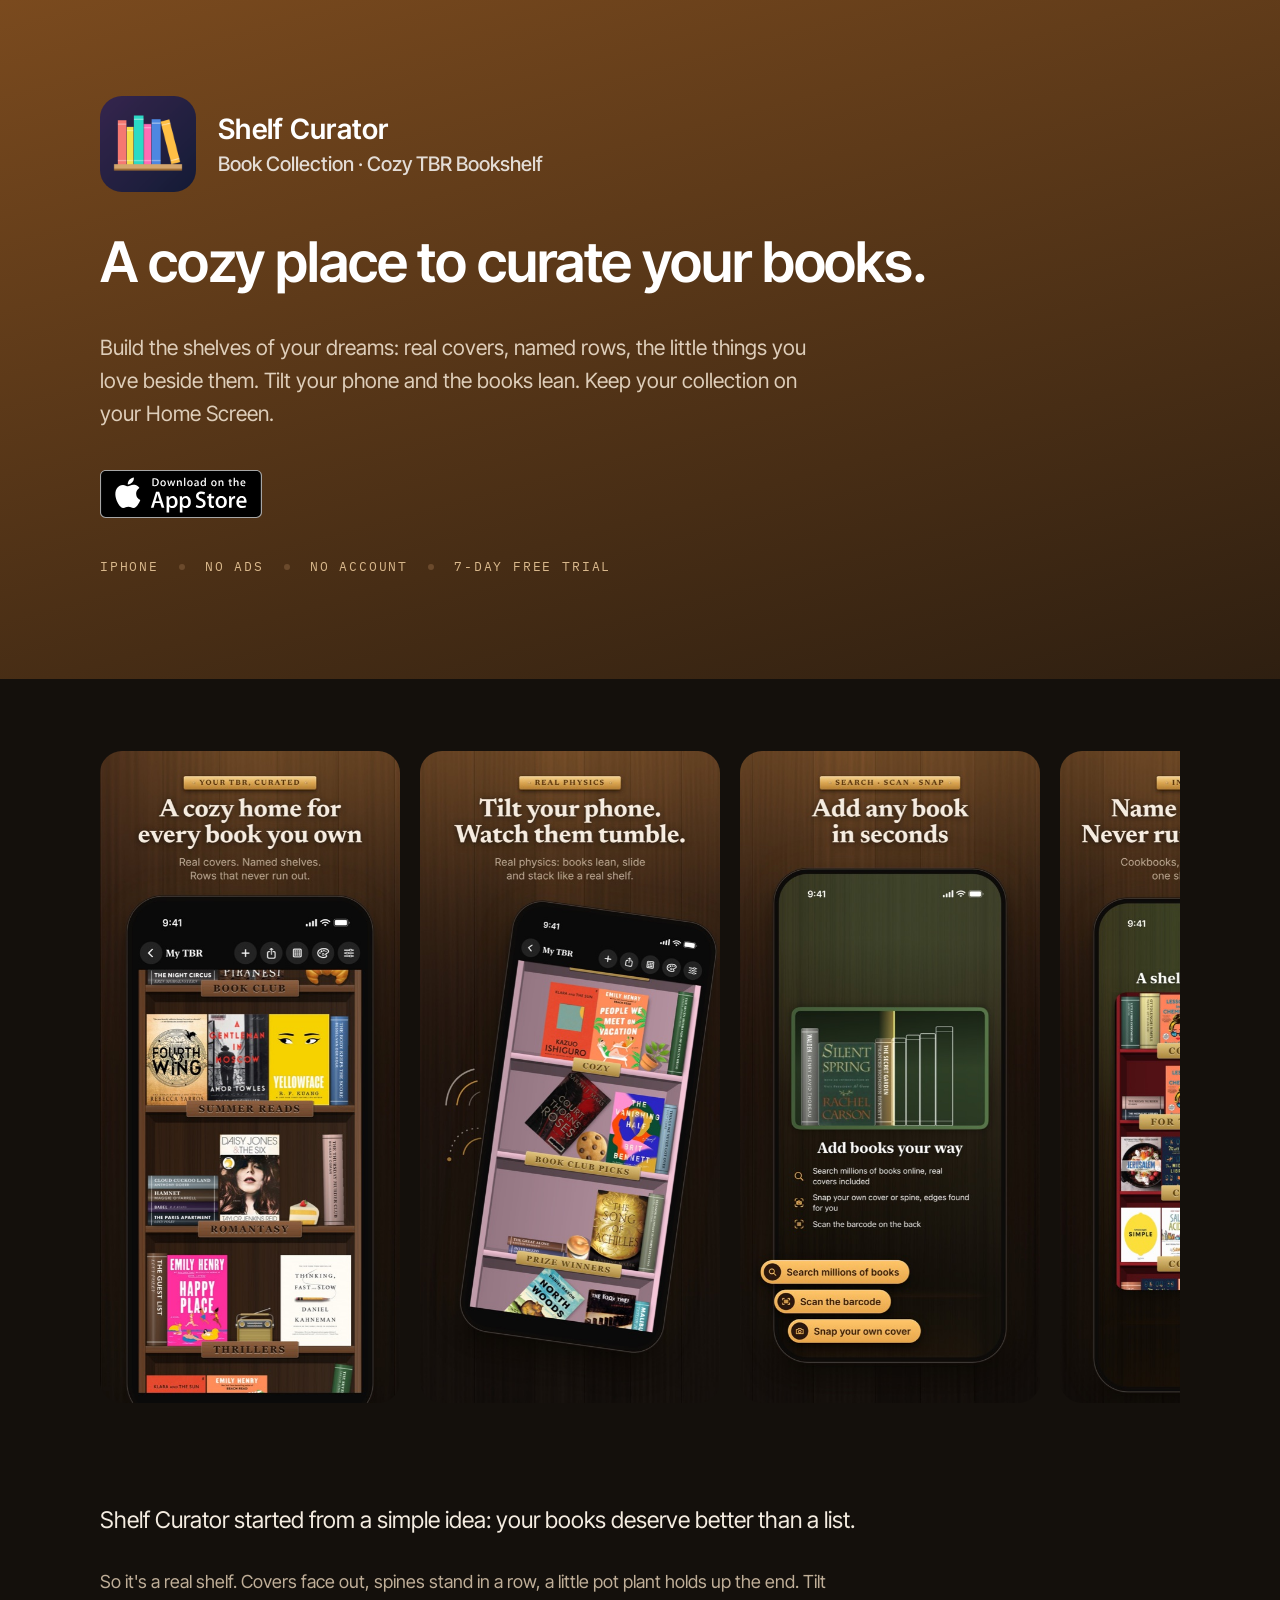
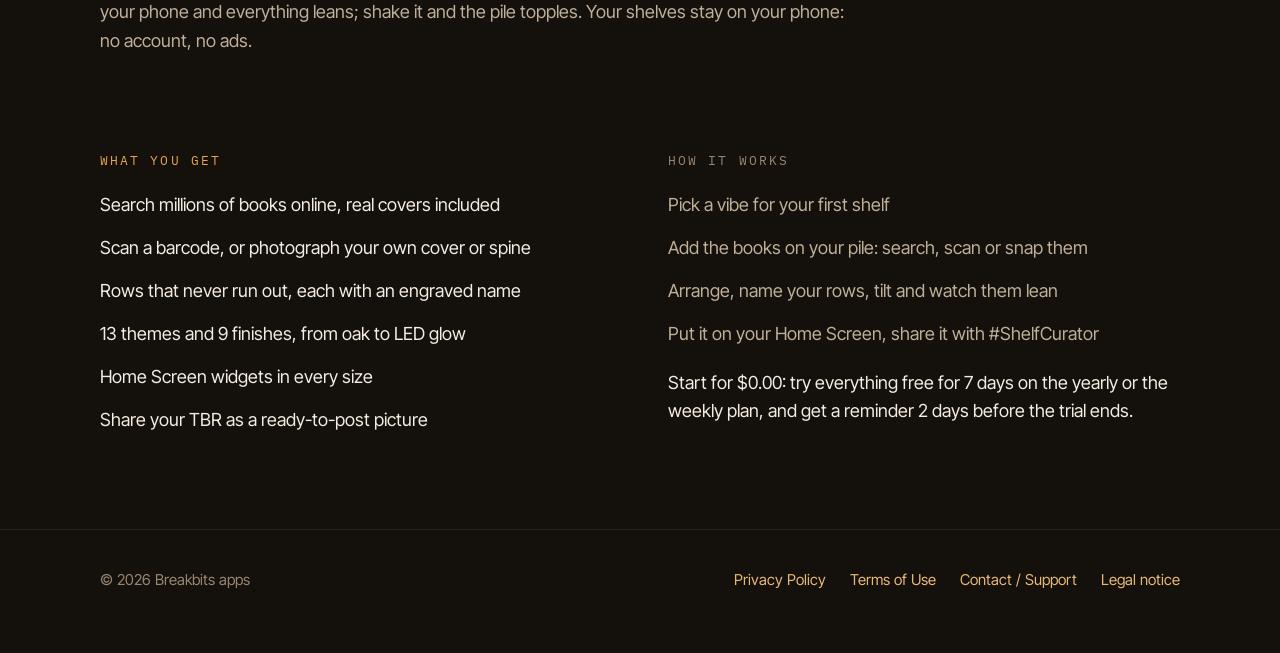
==== commit 6c477af3: "App Store link: Shelf Curator is live" ====
--- a/index.html
+++ b/index.html
@@ -2,6 +2,7 @@
 <html lang="en">
 <head>
 <meta charset="utf-8">
+<meta name="apple-itunes-app" content="app-id=6828111784">
 <meta name="viewport" content="width=device-width, initial-scale=1">
 <title>Shelf Curator: Book Collection — a cozy TBR bookshelf you curate</title>
 <meta name="description" content="Shelf Curator: a cozy bookshelf to curate your book collection and TBR. Real covers, named rows, books that lean, slide and tumble when you tilt your phone. Add any book by search, barcode or photo, name your rows, put your shelf on your Home Screen.">
@@ -43,11 +44,9 @@
       <h1 class="hero" style="margin:0; max-width:900px; font-size:56px; line-height:1.08; font-weight:600; letter-spacing:-0.02em; color:#FFFFFF; text-wrap:pretty">A cozy place to curate your books.</h1>
       <p style="margin:0; max-width:720px; font-size:21px; line-height:1.55; color:#EADBC8; opacity:0.92">Build the shelves of your dreams: real covers, named rows, the little things you love beside them. Tilt your phone and the books lean. Keep your collection on your Home Screen.</p>
       <div style="display:flex; flex-wrap:wrap; align-items:center; gap:18px">
-        <!-- Replace with the App Store link once the app is live. -->
-        <div aria-disabled="true" style="display:inline-flex; align-items:center; justify-content:center; cursor:not-allowed; opacity:0.85">
+        <a href="https://apps.apple.com/app/id6828111784" style="display:inline-flex; align-items:center; justify-content:center">
           <img src="assets/app-store-badge.svg" alt="Download on the App Store" style="height:48px; width:auto; display:block">
-        </div>
-        <div style="font-family:'IBM Plex Mono', ui-monospace, monospace; font-size:13px; letter-spacing:0.14em; color:#D9B88C">COMING SOON</div>
+        </a>
       </div>
       <div style="display:flex; flex-wrap:wrap; align-items:center; gap:20px; font-family:'IBM Plex Mono', ui-monospace, monospace; font-size:13px; letter-spacing:0.14em; color:#D9B88C">
         <div>IPHONE</div>
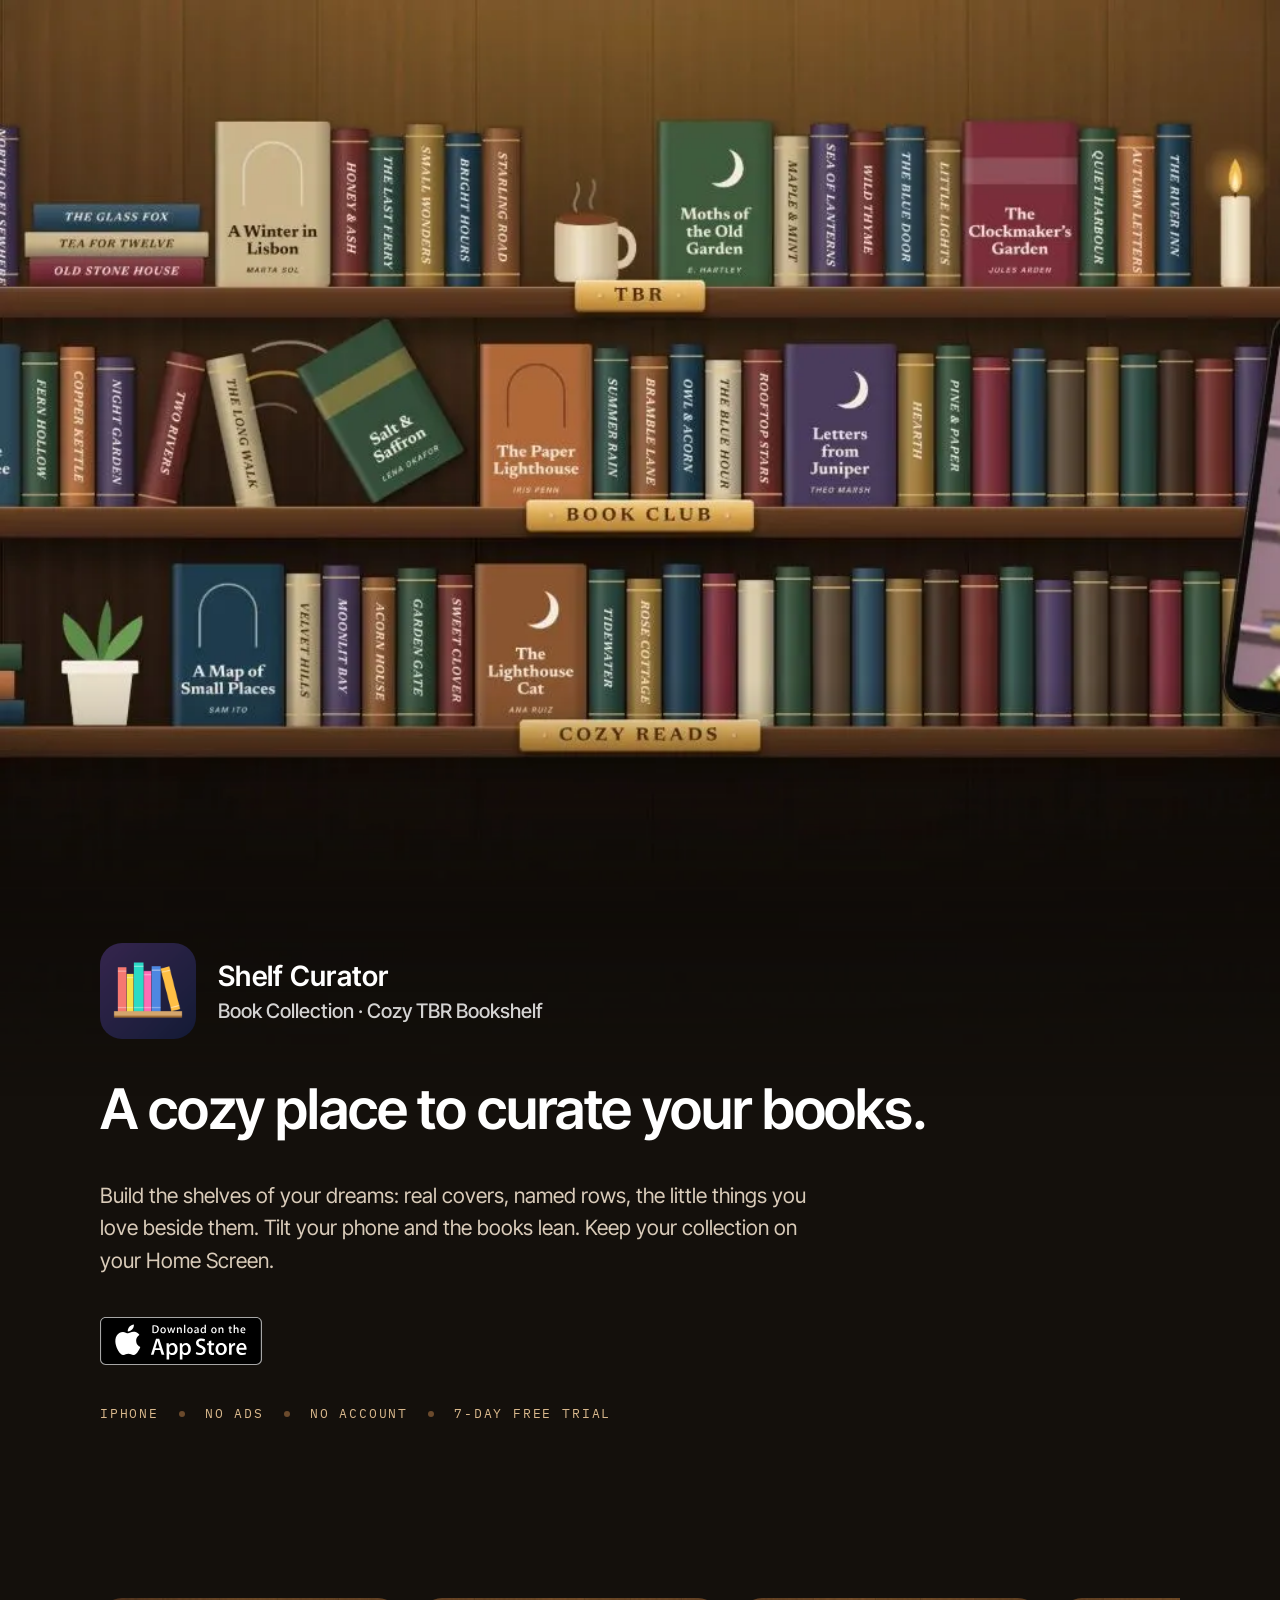
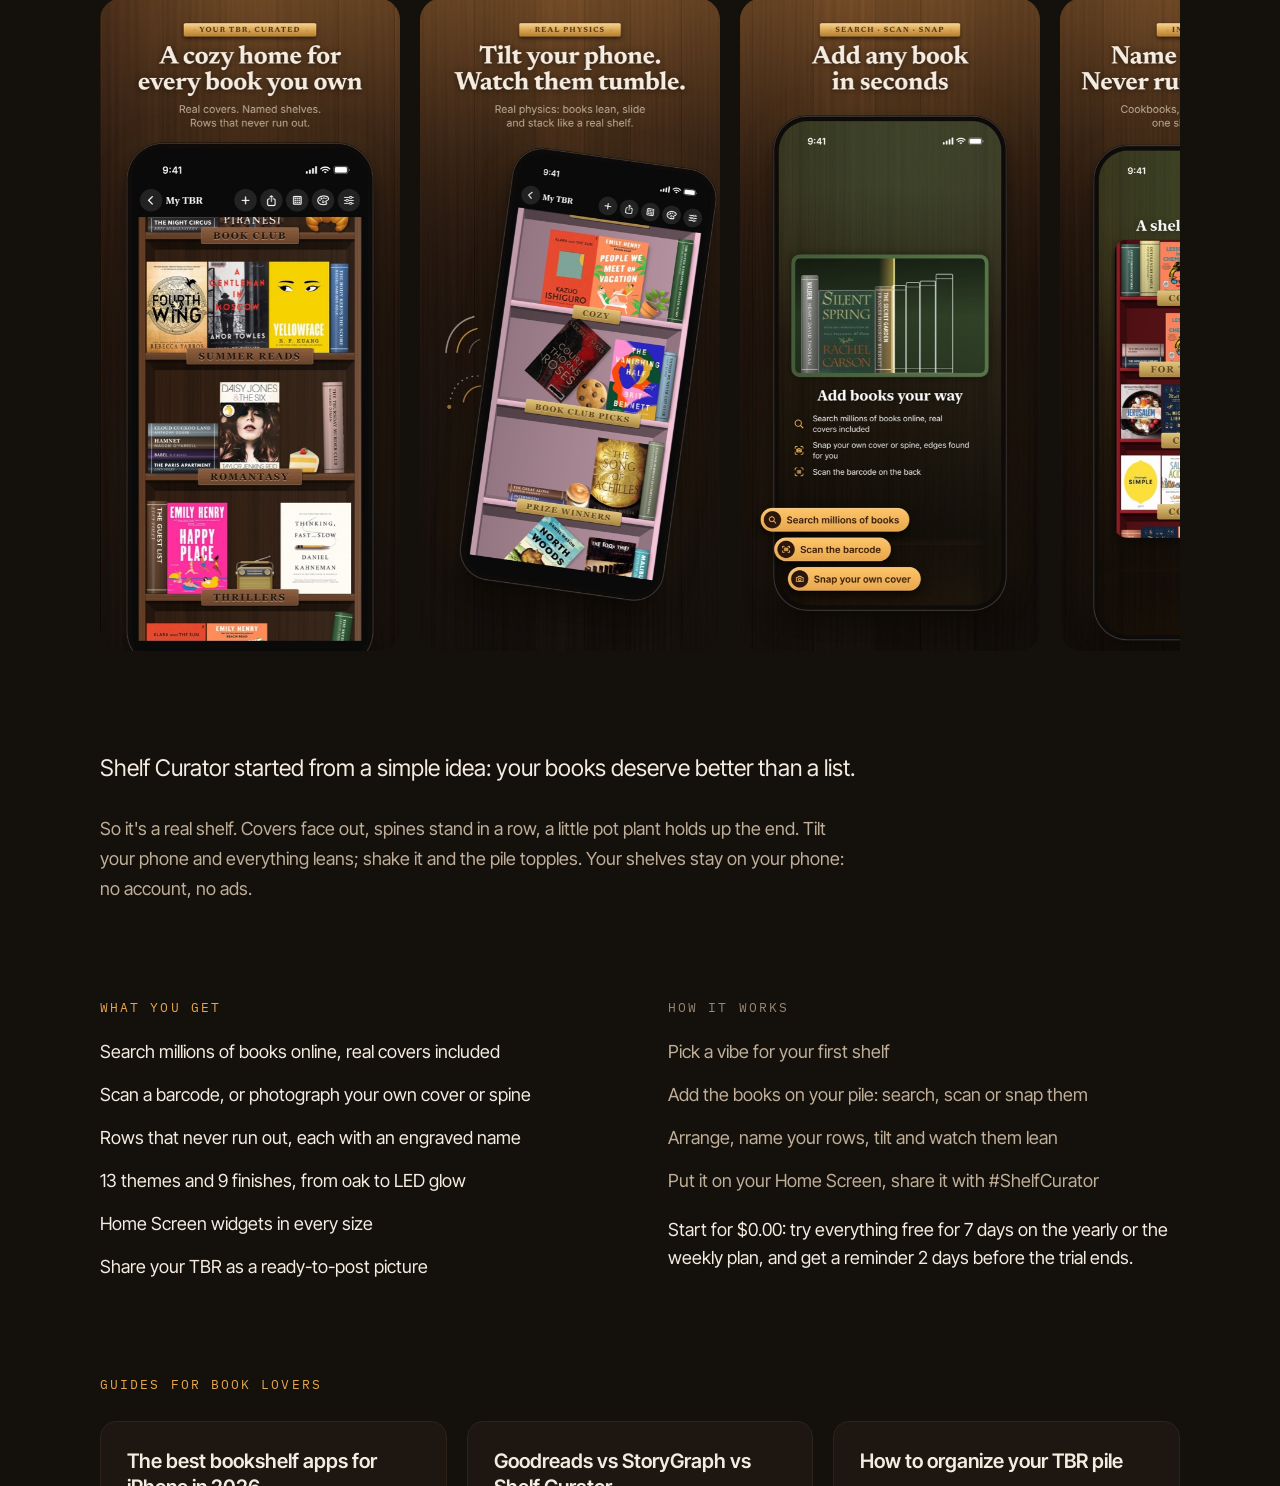
==== commit f41662a1: "Shelf banner, guides for book lovers, SEO" ====
--- a/index.html
+++ b/index.html
@@ -4,8 +4,38 @@
 <meta charset="utf-8">
 <meta name="apple-itunes-app" content="app-id=6828111784">
 <meta name="viewport" content="width=device-width, initial-scale=1">
-<title>Shelf Curator: Book Collection — a cozy TBR bookshelf you curate</title>
+<title>Shelf Curator: a cozy virtual bookshelf app for iPhone</title>
 <meta name="description" content="Shelf Curator: a cozy bookshelf to curate your book collection and TBR. Real covers, named rows, books that lean, slide and tumble when you tilt your phone. Add any book by search, barcode or photo, name your rows, put your shelf on your Home Screen.">
+<link rel="canonical" href="https://aureliendotpro.github.io/shelf-curator/">
+<meta property="og:type" content="website">
+<meta property="og:site_name" content="Shelf Curator">
+<meta property="og:title" content="Shelf Curator: a cozy virtual bookshelf app for iPhone">
+<meta property="og:description" content="Curate a real-looking bookshelf of the books you own and the ones you can't wait to read. Real covers, named rows, books that lean when you tilt your phone.">
+<meta property="og:url" content="https://aureliendotpro.github.io/shelf-curator/">
+<meta property="og:image" content="https://aureliendotpro.github.io/shelf-curator/assets/og-image.jpg">
+<meta property="og:image:width" content="1200">
+<meta property="og:image:height" content="630">
+<meta property="og:image:alt" content="A cozy walnut bookshelf full of books, with the Shelf Curator app on an iPhone">
+<meta name="twitter:card" content="summary_large_image">
+<meta name="theme-color" content="#14100C">
+<script type="application/ld+json">
+{
+  "@context": "https://schema.org",
+  "@type": "MobileApplication",
+  "name": "Shelf Curator: Book Collection",
+  "alternateName": "Shelf Curator",
+  "operatingSystem": "iOS 17 or later",
+  "applicationCategory": "LifestyleApplication",
+  "description": "A cozy virtual bookshelf for iPhone: add books by search, barcode or photo, name your rows, decorate your shelves, and watch books lean when you tilt your phone. Home Screen widgets included.",
+  "url": "https://aureliendotpro.github.io/shelf-curator/",
+  "downloadUrl": "https://apps.apple.com/app/id6828111784",
+  "installUrl": "https://apps.apple.com/app/id6828111784",
+  "image": "https://aureliendotpro.github.io/shelf-curator/assets/og-image.jpg",
+  "screenshot": "https://aureliendotpro.github.io/shelf-curator/assets/screenshots/01-hero.jpg",
+  "offers": {"@type": "Offer", "price": "0", "priceCurrency": "USD", "description": "Free download. Yearly or weekly subscription, each with a 7-day free trial for new subscribers."},
+  "publisher": {"@type": "Organization", "name": "Breakbits apps"}
+}
+</script>
 <link rel="icon" href="assets/icon.png">
 <link rel="apple-touch-icon" href="assets/icon.png">
 <link rel="preconnect" href="https://fonts.googleapis.com">
@@ -18,9 +48,13 @@
 a:hover { color: #FFFFFF; }
 .cta:hover { background: #FFCC70 !important; }
 img { max-width: 100%; }
+.hero-art img { display:block; width:100%; height:auto; -webkit-mask-image:linear-gradient(to bottom, #000 62%, transparent 100%); mask-image:linear-gradient(to bottom, #000 62%, transparent 100%); }
+.hero-content { position:relative; margin-top:calc(-1 * clamp(64px, 12vw, 240px)); }
+.guide-card { display:flex; flex-direction:column; gap:10px; padding:26px; border-radius:16px; background:#1E1711; border:1px solid #2E2219; color:#F4ECE1; transition:border-color .2s, transform .2s; }
+.guide-card:hover { color:#F4ECE1; border-color:#6B4A2C; transform:translateY(-2px); }
 [hidden] { display: none !important; }
 @media (max-width: 640px) {
-  header { padding: 64px 20px 72px !important; }
+  header .hero-content { padding: 0 20px 72px !important; margin-top: -24vw; }
   section { padding-left: 20px !important; padding-right: 20px !important; }
   h1.hero { font-size: 38px !important; }
 }
@@ -32,8 +66,14 @@
 <!-- ===================== HOME / MARKETING PAGE ===================== -->
 <div id="page-home">
 
-  <header style="background:linear-gradient(165deg, #7A4A1E 0%, #14100C 135%); padding:96px 32px 104px">
-    <div style="max-width:1080px; margin:0 auto; display:flex; flex-direction:column; gap:40px">
+  <header style="background:#14100C">
+    <picture class="hero-art">
+      <source media="(max-width: 700px)" type="image/webp" srcset="assets/banner-shelf-mobile.webp">
+      <source media="(max-width: 700px)" srcset="assets/banner-shelf-mobile.jpg">
+      <source type="image/webp" srcset="assets/banner-shelf.webp">
+      <img src="assets/banner-shelf.jpg" alt="A cozy walnut bookshelf with named rows, books leaning, and the Shelf Curator app on an iPhone" width="2000" height="857" fetchpriority="high">
+    </picture>
+    <div class="hero-content" style="max-width:1080px; margin-left:auto; margin-right:auto; padding:0 32px 104px; display:flex; flex-direction:column; gap:40px">
       <div style="display:flex; align-items:center; gap:22px">
         <img src="assets/icon.png" alt="Shelf Curator app icon" style="width:96px; height:96px; display:block; border-radius:22px">
         <div style="display:flex; flex-direction:column; gap:6px">
@@ -106,10 +146,25 @@
     </div>
   </section>
 
+  <section id="guides" style="padding:0 32px 96px; background:#14100C">
+    <div style="max-width:1080px; margin:0 auto; display:flex; flex-direction:column; gap:28px">
+      <div style="font-family:'IBM Plex Mono', ui-monospace, monospace; font-size:13px; letter-spacing:0.16em; color:#E8A64B">GUIDES FOR BOOK LOVERS</div>
+      <div style="display:grid; grid-template-columns:repeat(auto-fit, minmax(280px, 1fr)); gap:20px">
+        <a class="guide-card" href="blog/best-bookshelf-apps-iphone.html"><span style="font-size:20px; font-weight:600; line-height:1.3">The best bookshelf apps for iPhone in 2026</span><span style="font-size:16px; line-height:1.5; color:#BFAE98">Goodreads, StoryGraph, Libib, BookBuddy and more: which one fits how you read.</span></a>
+        <a class="guide-card" href="blog/goodreads-vs-storygraph-vs-shelf-curator.html"><span style="font-size:20px; font-weight:600; line-height:1.3">Goodreads vs StoryGraph vs Shelf Curator</span><span style="font-size:16px; line-height:1.5; color:#BFAE98">A tracker, a stats nerd's dream, and a cozy shelf. An honest comparison.</span></a>
+        <a class="guide-card" href="blog/how-to-organize-your-tbr.html"><span style="font-size:20px; font-weight:600; line-height:1.3">How to organize your TBR pile</span><span style="font-size:16px; line-height:1.5; color:#BFAE98">10 shelf ideas that make you actually want to read what you own.</span></a>
+        <a class="guide-card" href="blog/catalog-your-home-library-with-iphone.html"><span style="font-size:20px; font-weight:600; line-height:1.3">Catalog your home library with your iPhone</span><span style="font-size:16px; line-height:1.5; color:#BFAE98">Barcode, cover photo or search: the fastest way to get every book in.</span></a>
+        <a class="guide-card" href="blog/bookshelf-widget-iphone-home-screen.html"><span style="font-size:20px; font-weight:600; line-height:1.3">Put a bookshelf on your iPhone Home Screen</span><span style="font-size:16px; line-height:1.5; color:#BFAE98">A step-by-step guide to a cozy bookshelf widget.</span></a>
+      </div>
+      <a href="blog/" style="align-self:flex-start; font-family:'IBM Plex Mono', ui-monospace, monospace; font-size:13px; letter-spacing:0.12em">ALL GUIDES →</a>
+    </div>
+  </section>
+
   <footer style="padding:40px 32px 64px; background:#14100C; border-top:1px solid #2E2219">
     <div style="max-width:1080px; margin:0 auto; display:flex; flex-wrap:wrap; gap:28px; align-items:center; justify-content:space-between; font-size:15px; color:#9A8670">
       <div>© 2026 Breakbits apps</div>
       <div style="display:flex; gap:24px; flex-wrap:wrap">
+        <a href="blog/">Guides</a>
         <a href="#privacy">Privacy Policy</a>
         <a href="#terms">Terms of Use</a>
         <a href="#support">Contact / Support</a>
